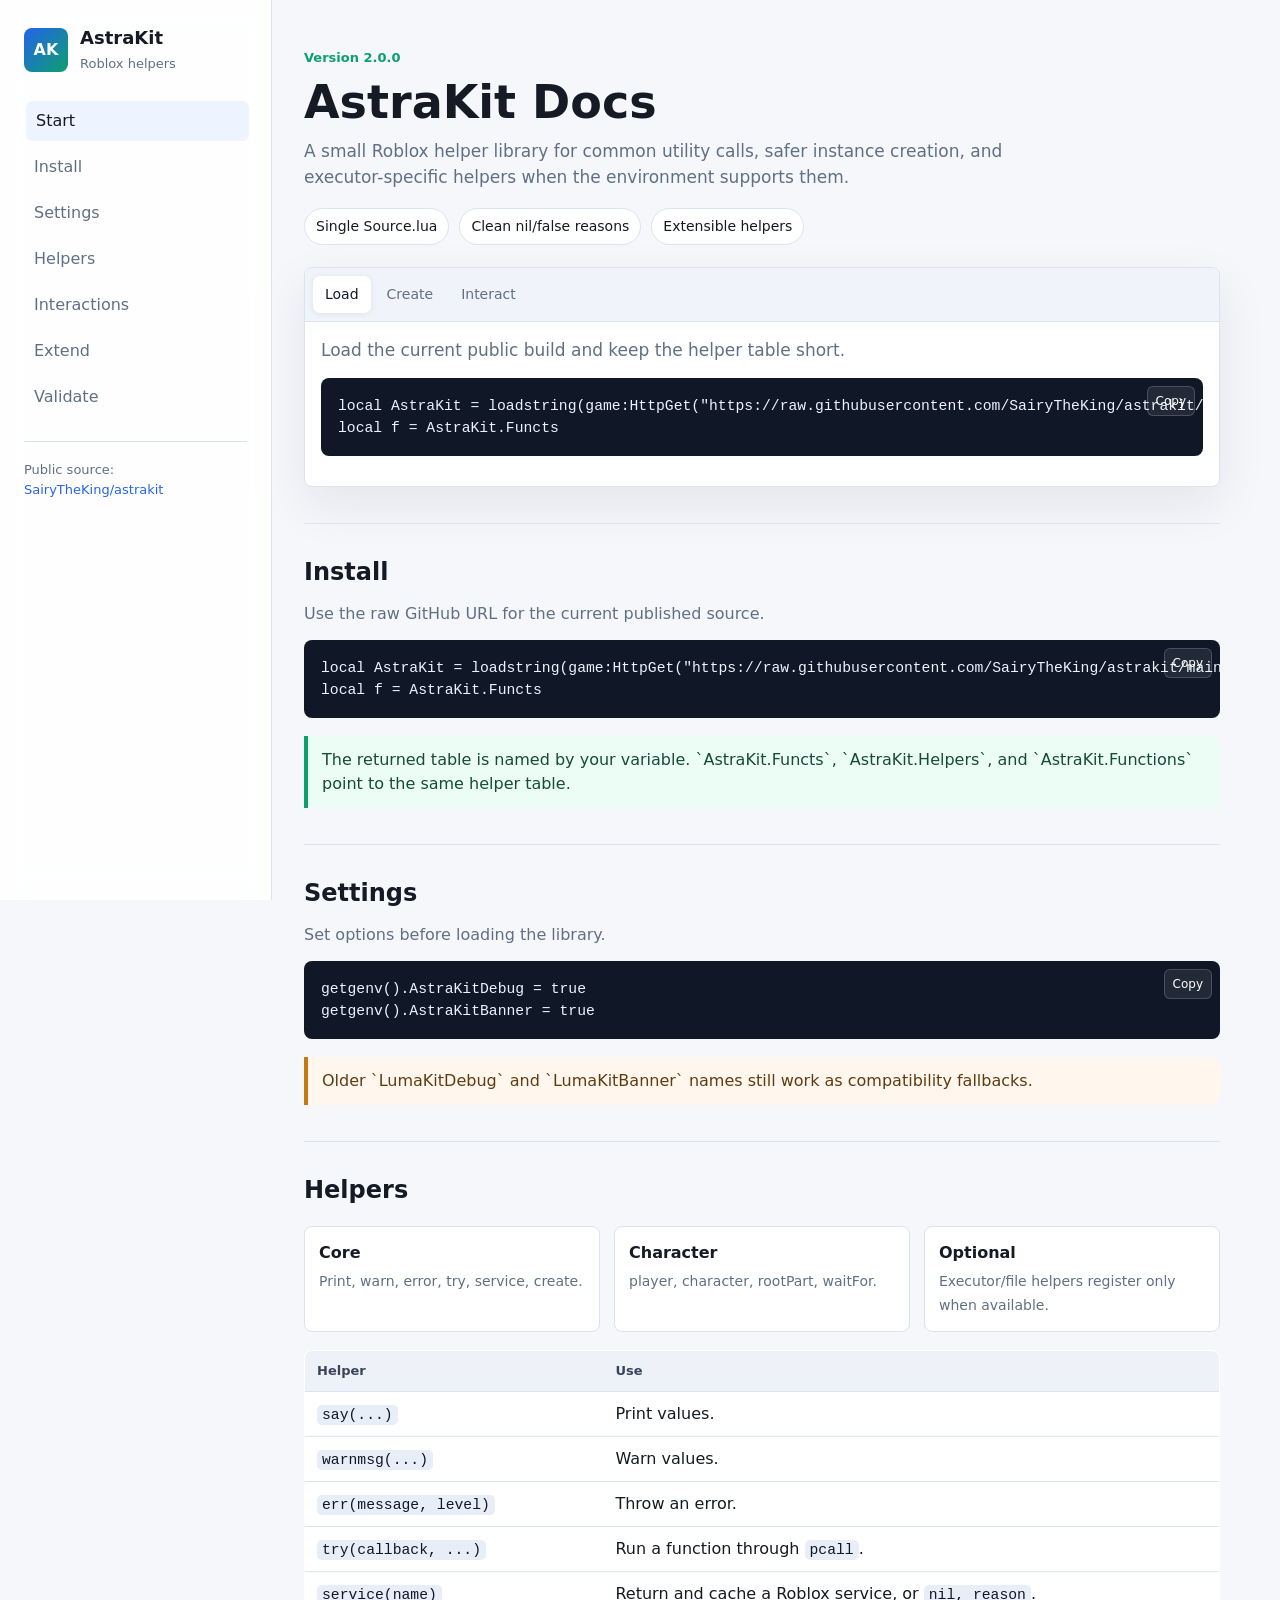
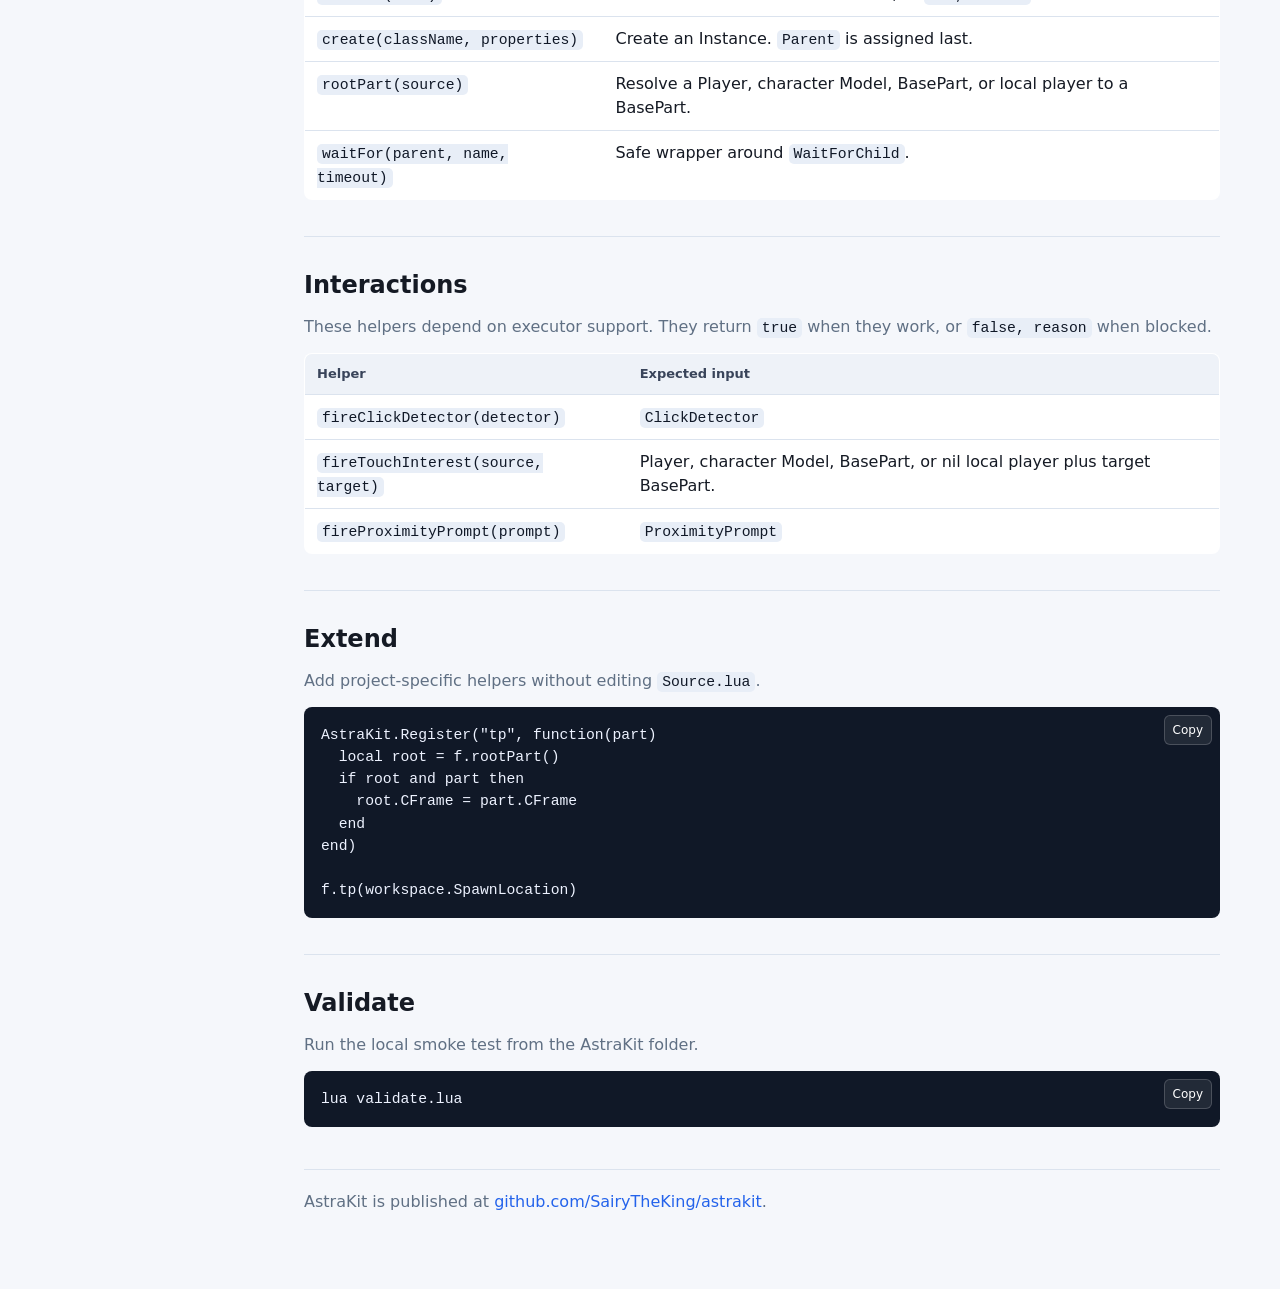
==== astrakit/index.html @ fb4a4012 "Publish AstraKit docs" ====
<!doctype html>
<html lang="en">
<head>
  <meta charset="utf-8">
  <meta name="viewport" content="width=device-width, initial-scale=1">
  <title>AstraKit Docs</title>
  <style>
    :root {
      color-scheme: light;
      --bg: #f5f7fb;
      --panel: #ffffff;
      --ink: #151a24;
      --muted: #607084;
      --line: #dbe3ee;
      --blue: #2463eb;
      --green: #0e9f6e;
      --amber: #c47a12;
      --violet: #6d5bd0;
      --code: #101827;
      --codeText: #edf2ff;
      --shadow: 0 18px 50px rgba(21, 26, 36, 0.08);
    }

    * {
      box-sizing: border-box;
    }

    html {
      scroll-behavior: smooth;
    }

    body {
      margin: 0;
      background: var(--bg);
      color: var(--ink);
      font-family: Inter, ui-sans-serif, system-ui, -apple-system, BlinkMacSystemFont, "Segoe UI", sans-serif;
      line-height: 1.5;
    }

    a {
      color: var(--blue);
      text-decoration: none;
    }

    a:hover {
      text-decoration: underline;
    }

    .shell {
      display: grid;
      grid-template-columns: 272px minmax(0, 1fr);
      min-height: 100vh;
    }

    aside {
      position: sticky;
      top: 0;
      height: 100vh;
      border-right: 1px solid var(--line);
      background: rgba(255, 255, 255, 0.88);
      backdrop-filter: blur(12px);
      padding: 24px;
    }

    .brand {
      display: flex;
      align-items: center;
      gap: 12px;
      margin-bottom: 26px;
    }

    .mark {
      display: grid;
      width: 44px;
      height: 44px;
      place-items: center;
      border-radius: 8px;
      background: linear-gradient(135deg, var(--blue), var(--green));
      color: #fff;
      font-weight: 800;
    }

    .brand strong {
      display: block;
      font-size: 18px;
    }

    .brand span {
      color: var(--muted);
      font-size: 13px;
    }

    nav {
      display: grid;
      gap: 6px;
    }

    nav a {
      border-radius: 7px;
      color: var(--muted);
      padding: 8px 10px;
      transition: background 160ms ease, color 160ms ease, transform 160ms ease;
    }

    nav a:hover,
    nav a.active {
      background: #edf4ff;
      color: var(--ink);
      text-decoration: none;
      transform: translateX(2px);
    }

    .side-note {
      border-top: 1px solid var(--line);
      color: var(--muted);
      font-size: 13px;
      margin-top: 24px;
      padding-top: 18px;
    }

    main {
      width: min(980px, 100%);
      padding: 48px 32px 76px;
    }

    .hero {
      margin-bottom: 34px;
    }

    .eyebrow {
      color: var(--green);
      font-size: 13px;
      font-weight: 700;
      letter-spacing: 0;
      margin-bottom: 10px;
    }

    h1 {
      font-size: 46px;
      line-height: 1.08;
      margin: 0 0 12px;
    }

    h2 {
      border-top: 1px solid var(--line);
      font-size: 24px;
      margin: 36px 0 12px;
      padding-top: 30px;
    }

    h3 {
      font-size: 17px;
      margin: 22px 0 8px;
    }

    p {
      color: var(--muted);
      margin: 0 0 14px;
    }

    .hero p {
      max-width: 720px;
      font-size: 17px;
    }

    .quick {
      display: flex;
      flex-wrap: wrap;
      gap: 10px;
      margin-top: 18px;
    }

    .pill {
      border: 1px solid var(--line);
      border-radius: 999px;
      background: var(--panel);
      color: var(--ink);
      font-size: 14px;
      padding: 7px 11px;
    }

    .start-tabs {
      margin-top: 22px;
      border: 1px solid var(--line);
      border-radius: 8px;
      background: var(--panel);
      box-shadow: var(--shadow);
      overflow: hidden;
    }

    .tab-list {
      display: flex;
      gap: 4px;
      border-bottom: 1px solid var(--line);
      background: #f0f4fa;
      padding: 8px;
    }

    .tab-button {
      border: 0;
      border-radius: 7px;
      background: transparent;
      color: var(--muted);
      cursor: pointer;
      font: inherit;
      font-size: 14px;
      padding: 8px 12px;
      transition: background 160ms ease, color 160ms ease;
    }

    .tab-button[aria-selected="true"] {
      background: var(--panel);
      color: var(--ink);
      box-shadow: 0 1px 6px rgba(21, 26, 36, 0.08);
    }

    .tab-panel {
      display: none;
      padding: 16px;
    }

    .tab-panel.active {
      display: block;
      animation: fadeIn 160ms ease;
    }

    @keyframes fadeIn {
      from {
        opacity: 0;
        transform: translateY(4px);
      }

      to {
        opacity: 1;
        transform: translateY(0);
      }
    }

    .grid {
      display: grid;
      grid-template-columns: repeat(3, minmax(0, 1fr));
      gap: 14px;
      margin: 18px 0;
    }

    .metric {
      border: 1px solid var(--line);
      border-radius: 8px;
      background: var(--panel);
      padding: 14px;
    }

    .metric strong {
      display: block;
      margin-bottom: 4px;
    }

    .metric span {
      color: var(--muted);
      font-size: 14px;
    }

    table {
      width: 100%;
      border-collapse: collapse;
      overflow: hidden;
      border: 1px solid var(--line);
      border-radius: 8px;
      background: var(--panel);
    }

    th,
    td {
      border-bottom: 1px solid var(--line);
      padding: 10px 12px;
      text-align: left;
      vertical-align: top;
    }

    th {
      background: #eef2f8;
      color: #39445a;
      font-size: 13px;
    }

    tr:last-child td {
      border-bottom: 0;
    }

    code {
      border-radius: 5px;
      background: #e8eef7;
      color: #101827;
      font-family: "Cascadia Code", Consolas, Monaco, monospace;
      font-size: 0.92em;
      padding: 2px 5px;
    }

    .code-block {
      position: relative;
      margin: 14px 0;
    }

    pre {
      overflow-x: auto;
      border-radius: 8px;
      background: var(--code);
      color: var(--codeText);
      margin: 0;
      padding: 17px;
    }

    pre code {
      background: transparent;
      color: inherit;
      padding: 0;
    }

    .copy {
      position: absolute;
      top: 8px;
      right: 8px;
      border: 1px solid rgba(255, 255, 255, 0.18);
      border-radius: 6px;
      background: rgba(255, 255, 255, 0.08);
      color: #fff;
      cursor: pointer;
      font: inherit;
      font-size: 12px;
      padding: 5px 8px;
    }

    .note {
      border-left: 4px solid var(--green);
      border-radius: 0 8px 8px 0;
      background: #ecfdf5;
      color: #164b38;
      margin: 18px 0;
      padding: 12px 14px;
    }

    .warning {
      border-left-color: var(--amber);
      background: #fff7ed;
      color: #603b10;
    }

    .footer {
      border-top: 1px solid var(--line);
      color: var(--muted);
      margin-top: 42px;
      padding-top: 20px;
    }

    @media (max-width: 820px) {
      .shell {
        display: block;
      }

      aside {
        position: static;
        height: auto;
        border-right: 0;
        border-bottom: 1px solid var(--line);
      }

      nav {
        grid-template-columns: repeat(2, minmax(0, 1fr));
      }

      main {
        padding: 32px 18px 56px;
      }

      h1 {
        font-size: 36px;
      }

      .grid {
        grid-template-columns: 1fr;
      }

      .tab-list {
        overflow-x: auto;
      }

      .tab-button {
        white-space: nowrap;
      }
    }
  </style>
</head>
<body>
  <div class="shell">
    <aside>
      <div class="brand">
        <div class="mark">AK</div>
        <div>
          <strong>AstraKit</strong>
          <span>Roblox helpers</span>
        </div>
      </div>
      <nav aria-label="Docs navigation">
        <a href="#start" class="active">Start</a>
        <a href="#install">Install</a>
        <a href="#settings">Settings</a>
        <a href="#helpers">Helpers</a>
        <a href="#interactions">Interactions</a>
        <a href="#extend">Extend</a>
        <a href="#validate">Validate</a>
      </nav>
      <div class="side-note">Public source: <a href="https://github.com/SairyTheKing/astrakit">SairyTheKing/astrakit</a></div>
    </aside>

    <main>
      <section class="hero" id="start">
        <div class="eyebrow">Version 2.0.0</div>
        <h1>AstraKit Docs</h1>
        <p>A small Roblox helper library for common utility calls, safer instance creation, and executor-specific helpers when the environment supports them.</p>
        <div class="quick">
          <span class="pill">Single Source.lua</span>
          <span class="pill">Clean nil/false reasons</span>
          <span class="pill">Extensible helpers</span>
        </div>

        <div class="start-tabs" aria-label="Quick start tabs">
          <div class="tab-list" role="tablist">
            <button class="tab-button" type="button" role="tab" aria-selected="true" data-tab="load">Load</button>
            <button class="tab-button" type="button" role="tab" aria-selected="false" data-tab="create">Create</button>
            <button class="tab-button" type="button" role="tab" aria-selected="false" data-tab="interact">Interact</button>
          </div>
          <div class="tab-panel active" role="tabpanel" data-panel="load">
            <p>Load the current public build and keep the helper table short.</p>
            <div class="code-block">
              <button class="copy" type="button">Copy</button>
              <pre><code>local AstraKit = loadstring(game:HttpGet("https://raw.githubusercontent.com/SairyTheKing/astrakit/main/Source.lua"))()
local f = AstraKit.Functs</code></pre>
            </div>
          </div>
          <div class="tab-panel" role="tabpanel" data-panel="create">
            <p>Create instances with properties. Parent is applied last.</p>
            <div class="code-block">
              <button class="copy" type="button">Copy</button>
              <pre><code>local part = f.create("Part", {
  Name = "AstraPart",
  Anchored = true,
  Parent = workspace
})</code></pre>
            </div>
          </div>
          <div class="tab-panel" role="tabpanel" data-panel="interact">
            <p>Interaction helpers return a boolean and a reason when blocked.</p>
            <div class="code-block">
              <button class="copy" type="button">Copy</button>
              <pre><code>local ok, reason = f.fireProximityPrompt(workspace.Door.ProximityPrompt)
if not ok then
  warn(reason)
end</code></pre>
            </div>
          </div>
        </div>
      </section>

      <section id="install">
        <h2>Install</h2>
        <p>Use the raw GitHub URL for the current published source.</p>
        <div class="code-block">
          <button class="copy" type="button">Copy</button>
          <pre><code>local AstraKit = loadstring(game:HttpGet("https://raw.githubusercontent.com/SairyTheKing/astrakit/main/Source.lua"))()
local f = AstraKit.Functs</code></pre>
        </div>
        <div class="note">The returned table is named by your variable. `AstraKit.Functs`, `AstraKit.Helpers`, and `AstraKit.Functions` point to the same helper table.</div>
      </section>

      <section id="settings">
        <h2>Settings</h2>
        <p>Set options before loading the library.</p>
        <div class="code-block">
          <button class="copy" type="button">Copy</button>
          <pre><code>getgenv().AstraKitDebug = true
getgenv().AstraKitBanner = true</code></pre>
        </div>
        <div class="note warning">Older `LumaKitDebug` and `LumaKitBanner` names still work as compatibility fallbacks.</div>
      </section>

      <section id="helpers">
        <h2>Helpers</h2>
        <div class="grid">
          <div class="metric">
            <strong>Core</strong>
            <span>Print, warn, error, try, service, create.</span>
          </div>
          <div class="metric">
            <strong>Character</strong>
            <span>player, character, rootPart, waitFor.</span>
          </div>
          <div class="metric">
            <strong>Optional</strong>
            <span>Executor/file helpers register only when available.</span>
          </div>
        </div>
        <table>
          <thead>
            <tr>
              <th>Helper</th>
              <th>Use</th>
            </tr>
          </thead>
          <tbody>
            <tr>
              <td><code>say(...)</code></td>
              <td>Print values.</td>
            </tr>
            <tr>
              <td><code>warnmsg(...)</code></td>
              <td>Warn values.</td>
            </tr>
            <tr>
              <td><code>err(message, level)</code></td>
              <td>Throw an error.</td>
            </tr>
            <tr>
              <td><code>try(callback, ...)</code></td>
              <td>Run a function through <code>pcall</code>.</td>
            </tr>
            <tr>
              <td><code>service(name)</code></td>
              <td>Return and cache a Roblox service, or <code>nil, reason</code>.</td>
            </tr>
            <tr>
              <td><code>create(className, properties)</code></td>
              <td>Create an Instance. <code>Parent</code> is assigned last.</td>
            </tr>
            <tr>
              <td><code>rootPart(source)</code></td>
              <td>Resolve a Player, character Model, BasePart, or local player to a BasePart.</td>
            </tr>
            <tr>
              <td><code>waitFor(parent, name, timeout)</code></td>
              <td>Safe wrapper around <code>WaitForChild</code>.</td>
            </tr>
          </tbody>
        </table>
      </section>

      <section id="interactions">
        <h2>Interactions</h2>
        <p>These helpers depend on executor support. They return <code>true</code> when they work, or <code>false, reason</code> when blocked.</p>
        <table>
          <thead>
            <tr>
              <th>Helper</th>
              <th>Expected input</th>
            </tr>
          </thead>
          <tbody>
            <tr>
              <td><code>fireClickDetector(detector)</code></td>
              <td><code>ClickDetector</code></td>
            </tr>
            <tr>
              <td><code>fireTouchInterest(source, target)</code></td>
              <td>Player, character Model, BasePart, or nil local player plus target BasePart.</td>
            </tr>
            <tr>
              <td><code>fireProximityPrompt(prompt)</code></td>
              <td><code>ProximityPrompt</code></td>
            </tr>
          </tbody>
        </table>
      </section>

      <section id="extend">
        <h2>Extend</h2>
        <p>Add project-specific helpers without editing <code>Source.lua</code>.</p>
        <div class="code-block">
          <button class="copy" type="button">Copy</button>
          <pre><code>AstraKit.Register("tp", function(part)
  local root = f.rootPart()
  if root and part then
    root.CFrame = part.CFrame
  end
end)

f.tp(workspace.SpawnLocation)</code></pre>
        </div>
      </section>

      <section id="validate">
        <h2>Validate</h2>
        <p>Run the local smoke test from the AstraKit folder.</p>
        <div class="code-block">
          <button class="copy" type="button">Copy</button>
          <pre><code>lua validate.lua</code></pre>
        </div>
      </section>

      <div class="footer">AstraKit is published at <a href="https://github.com/SairyTheKing/astrakit">github.com/SairyTheKing/astrakit</a>.</div>
    </main>
  </div>

  <script>
    const tabs = document.querySelectorAll(".tab-button");
    const panels = document.querySelectorAll(".tab-panel");

    tabs.forEach((tab) => {
      tab.addEventListener("click", () => {
        const target = tab.dataset.tab;

        tabs.forEach((item) => item.setAttribute("aria-selected", String(item === tab)));
        panels.forEach((panel) => panel.classList.toggle("active", panel.dataset.panel === target));
      });
    });

    document.querySelectorAll(".copy").forEach((button) => {
      button.addEventListener("click", async () => {
        const block = button.closest(".code-block");
        const code = block ? block.querySelector("code") : null;

        if (!code || !navigator.clipboard) {
          return;
        }

        await navigator.clipboard.writeText(code.innerText);
        button.textContent = "Copied";
        setTimeout(() => {
          button.textContent = "Copy";
        }, 1200);
      });
    });

    const navLinks = Array.from(document.querySelectorAll("nav a"));
    const sections = navLinks
      .map((link) => document.querySelector(link.getAttribute("href")))
      .filter(Boolean);

    const observer = new IntersectionObserver((entries) => {
      entries.forEach((entry) => {
        if (!entry.isIntersecting) {
          return;
        }

        navLinks.forEach((link) => {
          link.classList.toggle("active", link.getAttribute("href") === "#" + entry.target.id);
        });
      });
    }, { rootMargin: "-30% 0px -55% 0px", threshold: 0 });

    sections.forEach((section) => observer.observe(section));
  </script>
</body>
</html>
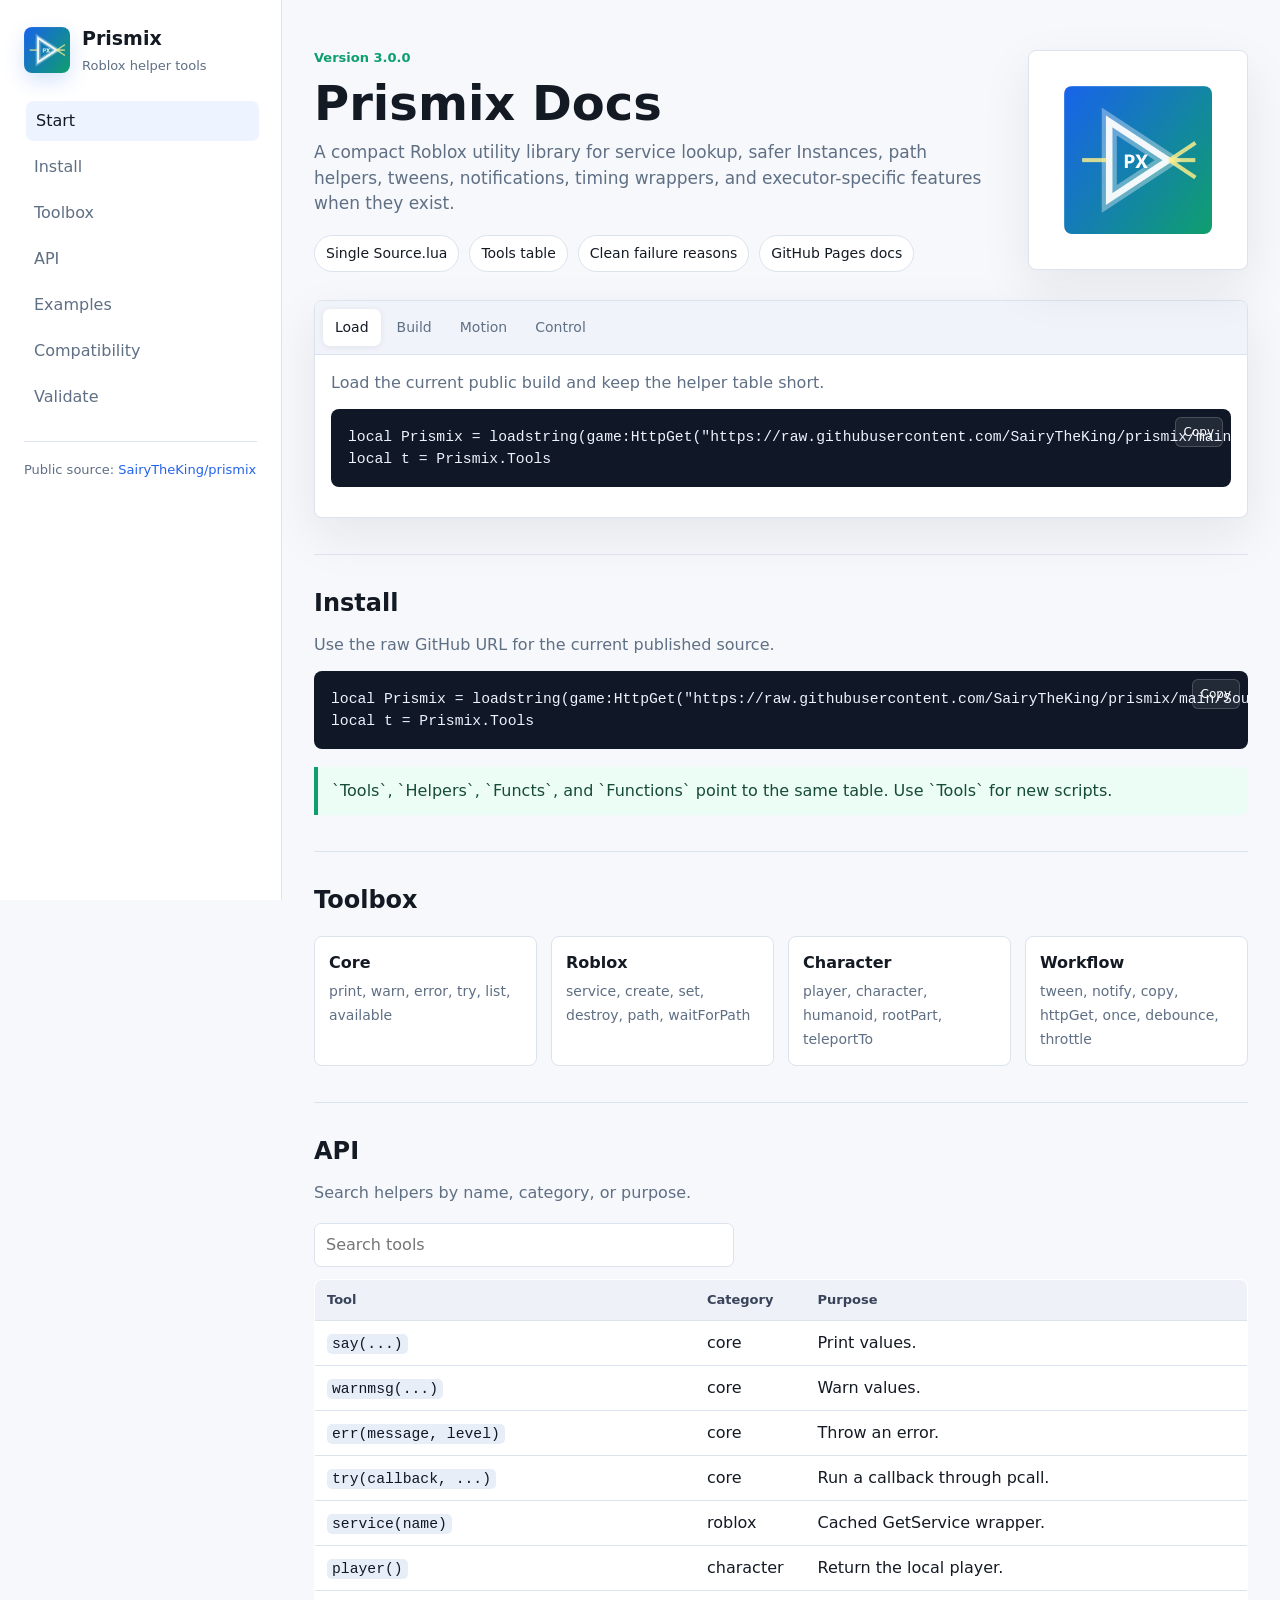
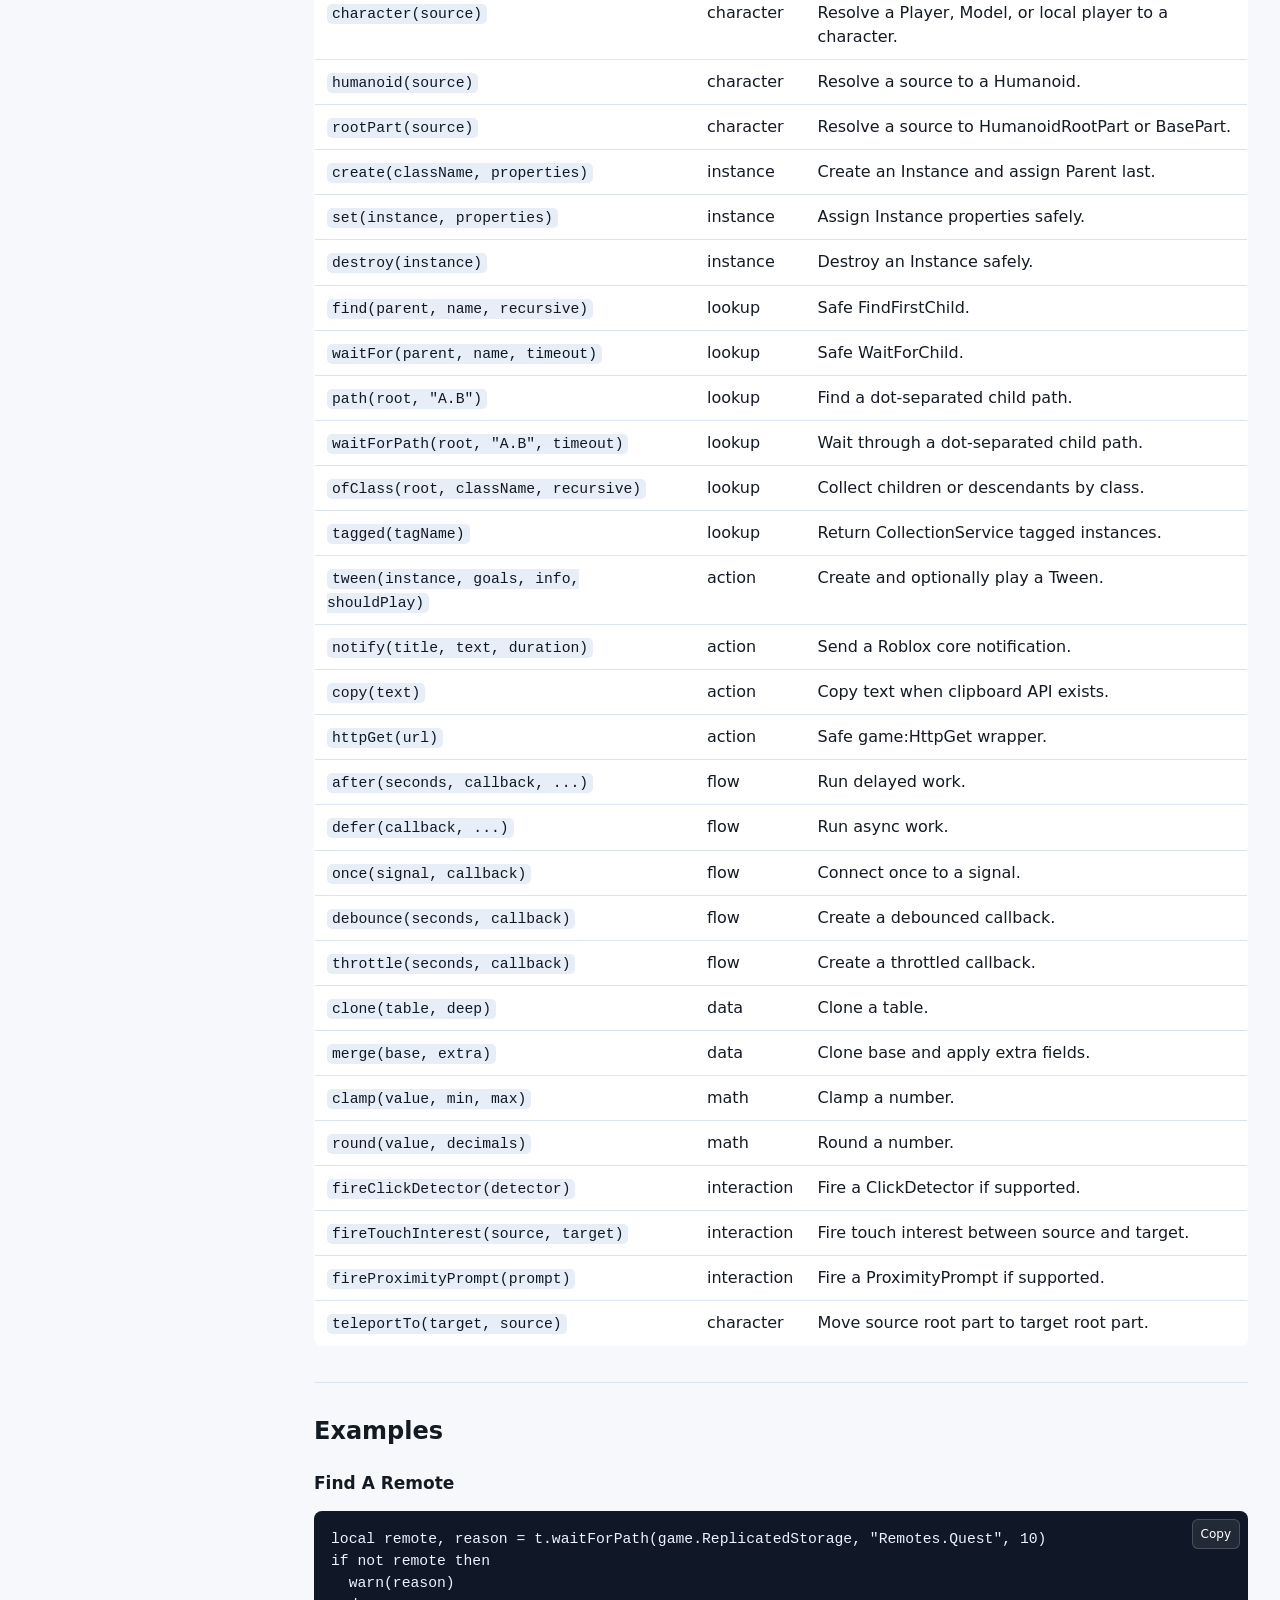
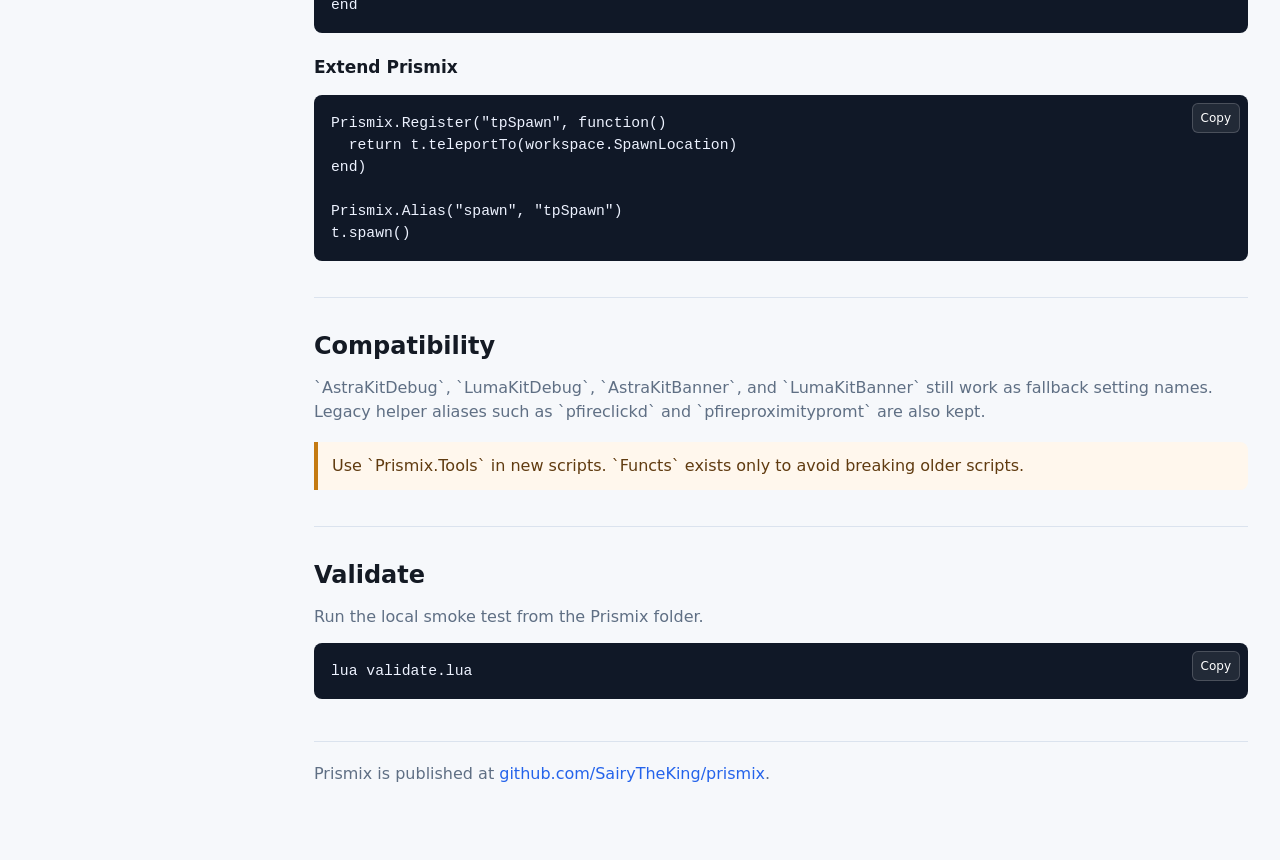
==== commit f2c35721: "Publish Prismix docs" ====
--- a/astrakit/index.html
+++ b/astrakit/index.html
@@ -3,22 +3,23 @@
 <head>
   <meta charset="utf-8">
   <meta name="viewport" content="width=device-width, initial-scale=1">
-  <title>AstraKit Docs</title>
+  <title>Prismix Docs</title>
   <style>
     :root {
       color-scheme: light;
-      --bg: #f5f7fb;
+      --bg: #f6f8fb;
       --panel: #ffffff;
-      --ink: #151a24;
-      --muted: #607084;
+      --ink: #141a24;
+      --muted: #5f6f84;
       --line: #dbe3ee;
       --blue: #2463eb;
       --green: #0e9f6e;
+      --violet: #6d5bd0;
       --amber: #c47a12;
-      --violet: #6d5bd0;
+      --rose: #cc3d66;
       --code: #101827;
       --codeText: #edf2ff;
-      --shadow: 0 18px 50px rgba(21, 26, 36, 0.08);
+      --shadow: 0 18px 50px rgba(20, 26, 36, 0.08);
     }
 
     * {
@@ -48,7 +49,7 @@
 
     .shell {
       display: grid;
-      grid-template-columns: 272px minmax(0, 1fr);
+      grid-template-columns: 282px minmax(0, 1fr);
       min-height: 100vh;
     }
 
@@ -57,7 +58,7 @@
       top: 0;
       height: 100vh;
       border-right: 1px solid var(--line);
-      background: rgba(255, 255, 255, 0.88);
+      background: rgba(255, 255, 255, 0.92);
       backdrop-filter: blur(12px);
       padding: 24px;
     }
@@ -66,23 +67,19 @@
       display: flex;
       align-items: center;
       gap: 12px;
-      margin-bottom: 26px;
-    }
-
-    .mark {
-      display: grid;
-      width: 44px;
-      height: 44px;
-      place-items: center;
+      margin-bottom: 24px;
+    }
+
+    .brand img {
+      width: 46px;
+      height: 46px;
       border-radius: 8px;
-      background: linear-gradient(135deg, var(--blue), var(--green));
-      color: #fff;
-      font-weight: 800;
+      box-shadow: 0 8px 20px rgba(36, 99, 235, 0.18);
     }
 
     .brand strong {
       display: block;
-      font-size: 18px;
+      font-size: 19px;
     }
 
     .brand span {
@@ -119,25 +116,44 @@
     }
 
     main {
-      width: min(980px, 100%);
+      width: min(1060px, 100%);
       padding: 48px 32px 76px;
     }
 
     .hero {
-      margin-bottom: 34px;
+      display: grid;
+      grid-template-columns: minmax(0, 1fr) 220px;
+      gap: 28px;
+      align-items: center;
+      margin-bottom: 28px;
+    }
+
+    .hero-art {
+      display: grid;
+      place-items: center;
+      min-height: 220px;
+      border: 1px solid var(--line);
+      border-radius: 8px;
+      background: var(--panel);
+      box-shadow: var(--shadow);
+    }
+
+    .hero-art img {
+      width: 148px;
+      height: 148px;
+      border-radius: 8px;
     }
 
     .eyebrow {
       color: var(--green);
       font-size: 13px;
       font-weight: 700;
-      letter-spacing: 0;
       margin-bottom: 10px;
     }
 
     h1 {
-      font-size: 46px;
-      line-height: 1.08;
+      font-size: 48px;
+      line-height: 1.06;
       margin: 0 0 12px;
     }
 
@@ -179,13 +195,17 @@
       padding: 7px 11px;
     }
 
-    .start-tabs {
-      margin-top: 22px;
+    .start-tabs,
+    .panel {
       border: 1px solid var(--line);
       border-radius: 8px;
       background: var(--panel);
       box-shadow: var(--shadow);
       overflow: hidden;
+    }
+
+    .start-tabs {
+      margin: 22px 0 34px;
     }
 
     .tab-list {
@@ -211,7 +231,7 @@
     .tab-button[aria-selected="true"] {
       background: var(--panel);
       color: var(--ink);
-      box-shadow: 0 1px 6px rgba(21, 26, 36, 0.08);
+      box-shadow: 0 1px 6px rgba(20, 26, 36, 0.08);
     }
 
     .tab-panel {
@@ -236,28 +256,45 @@
       }
     }
 
-    .grid {
+    .cards {
       display: grid;
-      grid-template-columns: repeat(3, minmax(0, 1fr));
+      grid-template-columns: repeat(4, minmax(0, 1fr));
       gap: 14px;
       margin: 18px 0;
     }
 
-    .metric {
+    .card {
       border: 1px solid var(--line);
       border-radius: 8px;
       background: var(--panel);
       padding: 14px;
     }
 
-    .metric strong {
+    .card b {
       display: block;
       margin-bottom: 4px;
     }
 
-    .metric span {
+    .card span {
       color: var(--muted);
       font-size: 14px;
+    }
+
+    .toolbar {
+      display: flex;
+      gap: 10px;
+      align-items: center;
+      margin: 18px 0 12px;
+    }
+
+    input[type="search"] {
+      width: min(420px, 100%);
+      border: 1px solid var(--line);
+      border-radius: 7px;
+      background: var(--panel);
+      color: var(--ink);
+      font: inherit;
+      padding: 9px 11px;
     }
 
     table {
@@ -352,7 +389,7 @@
       padding-top: 20px;
     }
 
-    @media (max-width: 820px) {
+    @media (max-width: 920px) {
       .shell {
         display: block;
       }
@@ -372,11 +409,19 @@
         padding: 32px 18px 56px;
       }
 
+      .hero {
+        grid-template-columns: 1fr;
+      }
+
+      .hero-art {
+        min-height: 160px;
+      }
+
       h1 {
         font-size: 36px;
       }
 
-      .grid {
+      .cards {
         grid-template-columns: 1fr;
       }
 
@@ -394,208 +439,221 @@
   <div class="shell">
     <aside>
       <div class="brand">
-        <div class="mark">AK</div>
+        <img src="prismix-mark.png" alt="Prismix mark">
         <div>
-          <strong>AstraKit</strong>
-          <span>Roblox helpers</span>
+          <strong>Prismix</strong>
+          <span>Roblox helper tools</span>
         </div>
       </div>
       <nav aria-label="Docs navigation">
         <a href="#start" class="active">Start</a>
         <a href="#install">Install</a>
-        <a href="#settings">Settings</a>
-        <a href="#helpers">Helpers</a>
-        <a href="#interactions">Interactions</a>
-        <a href="#extend">Extend</a>
+        <a href="#toolbox">Toolbox</a>
+        <a href="#api">API</a>
+        <a href="#examples">Examples</a>
+        <a href="#compat">Compatibility</a>
         <a href="#validate">Validate</a>
       </nav>
-      <div class="side-note">Public source: <a href="https://github.com/SairyTheKing/astrakit">SairyTheKing/astrakit</a></div>
+      <div class="side-note">Public source: <a href="https://github.com/SairyTheKing/prismix">SairyTheKing/prismix</a></div>
     </aside>
 
     <main>
       <section class="hero" id="start">
-        <div class="eyebrow">Version 2.0.0</div>
-        <h1>AstraKit Docs</h1>
-        <p>A small Roblox helper library for common utility calls, safer instance creation, and executor-specific helpers when the environment supports them.</p>
-        <div class="quick">
-          <span class="pill">Single Source.lua</span>
-          <span class="pill">Clean nil/false reasons</span>
-          <span class="pill">Extensible helpers</span>
-        </div>
-
-        <div class="start-tabs" aria-label="Quick start tabs">
-          <div class="tab-list" role="tablist">
-            <button class="tab-button" type="button" role="tab" aria-selected="true" data-tab="load">Load</button>
-            <button class="tab-button" type="button" role="tab" aria-selected="false" data-tab="create">Create</button>
-            <button class="tab-button" type="button" role="tab" aria-selected="false" data-tab="interact">Interact</button>
-          </div>
-          <div class="tab-panel active" role="tabpanel" data-panel="load">
-            <p>Load the current public build and keep the helper table short.</p>
-            <div class="code-block">
-              <button class="copy" type="button">Copy</button>
-              <pre><code>local AstraKit = loadstring(game:HttpGet("https://raw.githubusercontent.com/SairyTheKing/astrakit/main/Source.lua"))()
-local f = AstraKit.Functs</code></pre>
-            </div>
-          </div>
-          <div class="tab-panel" role="tabpanel" data-panel="create">
-            <p>Create instances with properties. Parent is applied last.</p>
-            <div class="code-block">
-              <button class="copy" type="button">Copy</button>
-              <pre><code>local part = f.create("Part", {
-  Name = "AstraPart",
+        <div>
+          <div class="eyebrow">Version 3.0.0</div>
+          <h1>Prismix Docs</h1>
+          <p>A compact Roblox utility library for service lookup, safer Instances, path helpers, tweens, notifications, timing wrappers, and executor-specific features when they exist.</p>
+          <div class="quick">
+            <span class="pill">Single Source.lua</span>
+            <span class="pill">Tools table</span>
+            <span class="pill">Clean failure reasons</span>
+            <span class="pill">GitHub Pages docs</span>
+          </div>
+        </div>
+        <div class="hero-art">
+          <img src="prismix-mark.png" alt="Prismix logo">
+        </div>
+      </section>
+
+      <div class="start-tabs" aria-label="Quick start tabs">
+        <div class="tab-list" role="tablist">
+          <button class="tab-button" type="button" role="tab" aria-selected="true" data-tab="load">Load</button>
+          <button class="tab-button" type="button" role="tab" aria-selected="false" data-tab="build">Build</button>
+          <button class="tab-button" type="button" role="tab" aria-selected="false" data-tab="motion">Motion</button>
+          <button class="tab-button" type="button" role="tab" aria-selected="false" data-tab="control">Control</button>
+        </div>
+        <div class="tab-panel active" role="tabpanel" data-panel="load">
+          <p>Load the current public build and keep the helper table short.</p>
+          <div class="code-block">
+            <button class="copy" type="button">Copy</button>
+            <pre><code>local Prismix = loadstring(game:HttpGet("https://raw.githubusercontent.com/SairyTheKing/prismix/main/Source.lua"))()
+local t = Prismix.Tools</code></pre>
+          </div>
+        </div>
+        <div class="tab-panel" role="tabpanel" data-panel="build">
+          <p>Create instances safely. Parent is assigned after all other properties.</p>
+          <div class="code-block">
+            <button class="copy" type="button">Copy</button>
+            <pre><code>local part, reason = t.create("Part", {
+  Name = "PrismixPart",
   Anchored = true,
   Parent = workspace
-})</code></pre>
-            </div>
-          </div>
-          <div class="tab-panel" role="tabpanel" data-panel="interact">
-            <p>Interaction helpers return a boolean and a reason when blocked.</p>
-            <div class="code-block">
-              <button class="copy" type="button">Copy</button>
-              <pre><code>local ok, reason = f.fireProximityPrompt(workspace.Door.ProximityPrompt)
-if not ok then
+})
+
+if not part then
   warn(reason)
 end</code></pre>
-            </div>
-          </div>
-        </div>
-      </section>
+          </div>
+        </div>
+        <div class="tab-panel" role="tabpanel" data-panel="motion">
+          <p>Tween a property with readable settings.</p>
+          <div class="code-block">
+            <button class="copy" type="button">Copy</button>
+            <pre><code>t.tween(part, {
+  Transparency = 0.45
+}, {
+  time = 0.35,
+  easingStyle = "Quad",
+  easingDirection = "Out"
+})</code></pre>
+          </div>
+        </div>
+        <div class="tab-panel" role="tabpanel" data-panel="control">
+          <p>Wrap noisy callbacks with debounce or throttle.</p>
+          <div class="code-block">
+            <button class="copy" type="button">Copy</button>
+            <pre><code>local clickOnce = t.debounce(0.5, function()
+  print("clicked")
+end)</code></pre>
+          </div>
+        </div>
+      </div>
 
       <section id="install">
         <h2>Install</h2>
         <p>Use the raw GitHub URL for the current published source.</p>
         <div class="code-block">
           <button class="copy" type="button">Copy</button>
-          <pre><code>local AstraKit = loadstring(game:HttpGet("https://raw.githubusercontent.com/SairyTheKing/astrakit/main/Source.lua"))()
-local f = AstraKit.Functs</code></pre>
-        </div>
-        <div class="note">The returned table is named by your variable. `AstraKit.Functs`, `AstraKit.Helpers`, and `AstraKit.Functions` point to the same helper table.</div>
+          <pre><code>local Prismix = loadstring(game:HttpGet("https://raw.githubusercontent.com/SairyTheKing/prismix/main/Source.lua"))()
+local t = Prismix.Tools</code></pre>
+        </div>
+        <div class="note">`Tools`, `Helpers`, `Functs`, and `Functions` point to the same table. Use `Tools` for new scripts.</div>
       </section>
 
-      <section id="settings">
-        <h2>Settings</h2>
-        <p>Set options before loading the library.</p>
-        <div class="code-block">
-          <button class="copy" type="button">Copy</button>
-          <pre><code>getgenv().AstraKitDebug = true
-getgenv().AstraKitBanner = true</code></pre>
-        </div>
-        <div class="note warning">Older `LumaKitDebug` and `LumaKitBanner` names still work as compatibility fallbacks.</div>
+      <section id="toolbox">
+        <h2>Toolbox</h2>
+        <div class="cards">
+          <div class="card">
+            <b>Core</b>
+            <span>print, warn, error, try, list, available</span>
+          </div>
+          <div class="card">
+            <b>Roblox</b>
+            <span>service, create, set, destroy, path, waitForPath</span>
+          </div>
+          <div class="card">
+            <b>Character</b>
+            <span>player, character, humanoid, rootPart, teleportTo</span>
+          </div>
+          <div class="card">
+            <b>Workflow</b>
+            <span>tween, notify, copy, httpGet, once, debounce, throttle</span>
+          </div>
+        </div>
       </section>
 
-      <section id="helpers">
-        <h2>Helpers</h2>
-        <div class="grid">
-          <div class="metric">
-            <strong>Core</strong>
-            <span>Print, warn, error, try, service, create.</span>
-          </div>
-          <div class="metric">
-            <strong>Character</strong>
-            <span>player, character, rootPart, waitFor.</span>
-          </div>
-          <div class="metric">
-            <strong>Optional</strong>
-            <span>Executor/file helpers register only when available.</span>
-          </div>
-        </div>
-        <table>
+      <section id="api">
+        <h2>API</h2>
+        <p>Search helpers by name, category, or purpose.</p>
+        <div class="toolbar">
+          <input id="apiSearch" type="search" placeholder="Search tools">
+        </div>
+        <table id="apiTable">
           <thead>
             <tr>
-              <th>Helper</th>
-              <th>Use</th>
+              <th>Tool</th>
+              <th>Category</th>
+              <th>Purpose</th>
             </tr>
           </thead>
           <tbody>
-            <tr>
-              <td><code>say(...)</code></td>
-              <td>Print values.</td>
-            </tr>
-            <tr>
-              <td><code>warnmsg(...)</code></td>
-              <td>Warn values.</td>
-            </tr>
-            <tr>
-              <td><code>err(message, level)</code></td>
-              <td>Throw an error.</td>
-            </tr>
-            <tr>
-              <td><code>try(callback, ...)</code></td>
-              <td>Run a function through <code>pcall</code>.</td>
-            </tr>
-            <tr>
-              <td><code>service(name)</code></td>
-              <td>Return and cache a Roblox service, or <code>nil, reason</code>.</td>
-            </tr>
-            <tr>
-              <td><code>create(className, properties)</code></td>
-              <td>Create an Instance. <code>Parent</code> is assigned last.</td>
-            </tr>
-            <tr>
-              <td><code>rootPart(source)</code></td>
-              <td>Resolve a Player, character Model, BasePart, or local player to a BasePart.</td>
-            </tr>
-            <tr>
-              <td><code>waitFor(parent, name, timeout)</code></td>
-              <td>Safe wrapper around <code>WaitForChild</code>.</td>
-            </tr>
+            <tr><td><code>say(...)</code></td><td>core</td><td>Print values.</td></tr>
+            <tr><td><code>warnmsg(...)</code></td><td>core</td><td>Warn values.</td></tr>
+            <tr><td><code>err(message, level)</code></td><td>core</td><td>Throw an error.</td></tr>
+            <tr><td><code>try(callback, ...)</code></td><td>core</td><td>Run a callback through pcall.</td></tr>
+            <tr><td><code>service(name)</code></td><td>roblox</td><td>Cached GetService wrapper.</td></tr>
+            <tr><td><code>player()</code></td><td>character</td><td>Return the local player.</td></tr>
+            <tr><td><code>character(source)</code></td><td>character</td><td>Resolve a Player, Model, or local player to a character.</td></tr>
+            <tr><td><code>humanoid(source)</code></td><td>character</td><td>Resolve a source to a Humanoid.</td></tr>
+            <tr><td><code>rootPart(source)</code></td><td>character</td><td>Resolve a source to HumanoidRootPart or BasePart.</td></tr>
+            <tr><td><code>create(className, properties)</code></td><td>instance</td><td>Create an Instance and assign Parent last.</td></tr>
+            <tr><td><code>set(instance, properties)</code></td><td>instance</td><td>Assign Instance properties safely.</td></tr>
+            <tr><td><code>destroy(instance)</code></td><td>instance</td><td>Destroy an Instance safely.</td></tr>
+            <tr><td><code>find(parent, name, recursive)</code></td><td>lookup</td><td>Safe FindFirstChild.</td></tr>
+            <tr><td><code>waitFor(parent, name, timeout)</code></td><td>lookup</td><td>Safe WaitForChild.</td></tr>
+            <tr><td><code>path(root, "A.B")</code></td><td>lookup</td><td>Find a dot-separated child path.</td></tr>
+            <tr><td><code>waitForPath(root, "A.B", timeout)</code></td><td>lookup</td><td>Wait through a dot-separated child path.</td></tr>
+            <tr><td><code>ofClass(root, className, recursive)</code></td><td>lookup</td><td>Collect children or descendants by class.</td></tr>
+            <tr><td><code>tagged(tagName)</code></td><td>lookup</td><td>Return CollectionService tagged instances.</td></tr>
+            <tr><td><code>tween(instance, goals, info, shouldPlay)</code></td><td>action</td><td>Create and optionally play a Tween.</td></tr>
+            <tr><td><code>notify(title, text, duration)</code></td><td>action</td><td>Send a Roblox core notification.</td></tr>
+            <tr><td><code>copy(text)</code></td><td>action</td><td>Copy text when clipboard API exists.</td></tr>
+            <tr><td><code>httpGet(url)</code></td><td>action</td><td>Safe game:HttpGet wrapper.</td></tr>
+            <tr><td><code>after(seconds, callback, ...)</code></td><td>flow</td><td>Run delayed work.</td></tr>
+            <tr><td><code>defer(callback, ...)</code></td><td>flow</td><td>Run async work.</td></tr>
+            <tr><td><code>once(signal, callback)</code></td><td>flow</td><td>Connect once to a signal.</td></tr>
+            <tr><td><code>debounce(seconds, callback)</code></td><td>flow</td><td>Create a debounced callback.</td></tr>
+            <tr><td><code>throttle(seconds, callback)</code></td><td>flow</td><td>Create a throttled callback.</td></tr>
+            <tr><td><code>clone(table, deep)</code></td><td>data</td><td>Clone a table.</td></tr>
+            <tr><td><code>merge(base, extra)</code></td><td>data</td><td>Clone base and apply extra fields.</td></tr>
+            <tr><td><code>clamp(value, min, max)</code></td><td>math</td><td>Clamp a number.</td></tr>
+            <tr><td><code>round(value, decimals)</code></td><td>math</td><td>Round a number.</td></tr>
+            <tr><td><code>fireClickDetector(detector)</code></td><td>interaction</td><td>Fire a ClickDetector if supported.</td></tr>
+            <tr><td><code>fireTouchInterest(source, target)</code></td><td>interaction</td><td>Fire touch interest between source and target.</td></tr>
+            <tr><td><code>fireProximityPrompt(prompt)</code></td><td>interaction</td><td>Fire a ProximityPrompt if supported.</td></tr>
+            <tr><td><code>teleportTo(target, source)</code></td><td>character</td><td>Move source root part to target root part.</td></tr>
           </tbody>
         </table>
       </section>
 
-      <section id="interactions">
-        <h2>Interactions</h2>
-        <p>These helpers depend on executor support. They return <code>true</code> when they work, or <code>false, reason</code> when blocked.</p>
-        <table>
-          <thead>
-            <tr>
-              <th>Helper</th>
-              <th>Expected input</th>
-            </tr>
-          </thead>
-          <tbody>
-            <tr>
-              <td><code>fireClickDetector(detector)</code></td>
-              <td><code>ClickDetector</code></td>
-            </tr>
-            <tr>
-              <td><code>fireTouchInterest(source, target)</code></td>
-              <td>Player, character Model, BasePart, or nil local player plus target BasePart.</td>
-            </tr>
-            <tr>
-              <td><code>fireProximityPrompt(prompt)</code></td>
-              <td><code>ProximityPrompt</code></td>
-            </tr>
-          </tbody>
-        </table>
-      </section>
-
-      <section id="extend">
-        <h2>Extend</h2>
-        <p>Add project-specific helpers without editing <code>Source.lua</code>.</p>
+      <section id="examples">
+        <h2>Examples</h2>
+        <h3>Find A Remote</h3>
         <div class="code-block">
           <button class="copy" type="button">Copy</button>
-          <pre><code>AstraKit.Register("tp", function(part)
-  local root = f.rootPart()
-  if root and part then
-    root.CFrame = part.CFrame
-  end
+          <pre><code>local remote, reason = t.waitForPath(game.ReplicatedStorage, "Remotes.Quest", 10)
+if not remote then
+  warn(reason)
+end</code></pre>
+        </div>
+        <h3>Extend Prismix</h3>
+        <div class="code-block">
+          <button class="copy" type="button">Copy</button>
+          <pre><code>Prismix.Register("tpSpawn", function()
+  return t.teleportTo(workspace.SpawnLocation)
 end)
 
-f.tp(workspace.SpawnLocation)</code></pre>
-        </div>
+Prismix.Alias("spawn", "tpSpawn")
+t.spawn()</code></pre>
+        </div>
+      </section>
+
+      <section id="compat">
+        <h2>Compatibility</h2>
+        <p>`AstraKitDebug`, `LumaKitDebug`, `AstraKitBanner`, and `LumaKitBanner` still work as fallback setting names. Legacy helper aliases such as `pfireclickd` and `pfireproximitypromt` are also kept.</p>
+        <div class="note warning">Use `Prismix.Tools` in new scripts. `Functs` exists only to avoid breaking older scripts.</div>
       </section>
 
       <section id="validate">
         <h2>Validate</h2>
-        <p>Run the local smoke test from the AstraKit folder.</p>
+        <p>Run the local smoke test from the Prismix folder.</p>
         <div class="code-block">
           <button class="copy" type="button">Copy</button>
           <pre><code>lua validate.lua</code></pre>
         </div>
       </section>
 
-      <div class="footer">AstraKit is published at <a href="https://github.com/SairyTheKing/astrakit">github.com/SairyTheKing/astrakit</a>.</div>
+      <div class="footer">Prismix is published at <a href="https://github.com/SairyTheKing/prismix">github.com/SairyTheKing/prismix</a>.</div>
     </main>
   </div>
 
@@ -629,6 +687,19 @@
       });
     });
 
+    const search = document.getElementById("apiSearch");
+    const rows = Array.from(document.querySelectorAll("#apiTable tbody tr"));
+
+    if (search) {
+      search.addEventListener("input", () => {
+        const query = search.value.toLowerCase().trim();
+
+        rows.forEach((row) => {
+          row.style.display = row.innerText.toLowerCase().includes(query) ? "" : "none";
+        });
+      });
+    }
+
     const navLinks = Array.from(document.querySelectorAll("nav a"));
     const sections = navLinks
       .map((link) => document.querySelector(link.getAttribute("href")))
